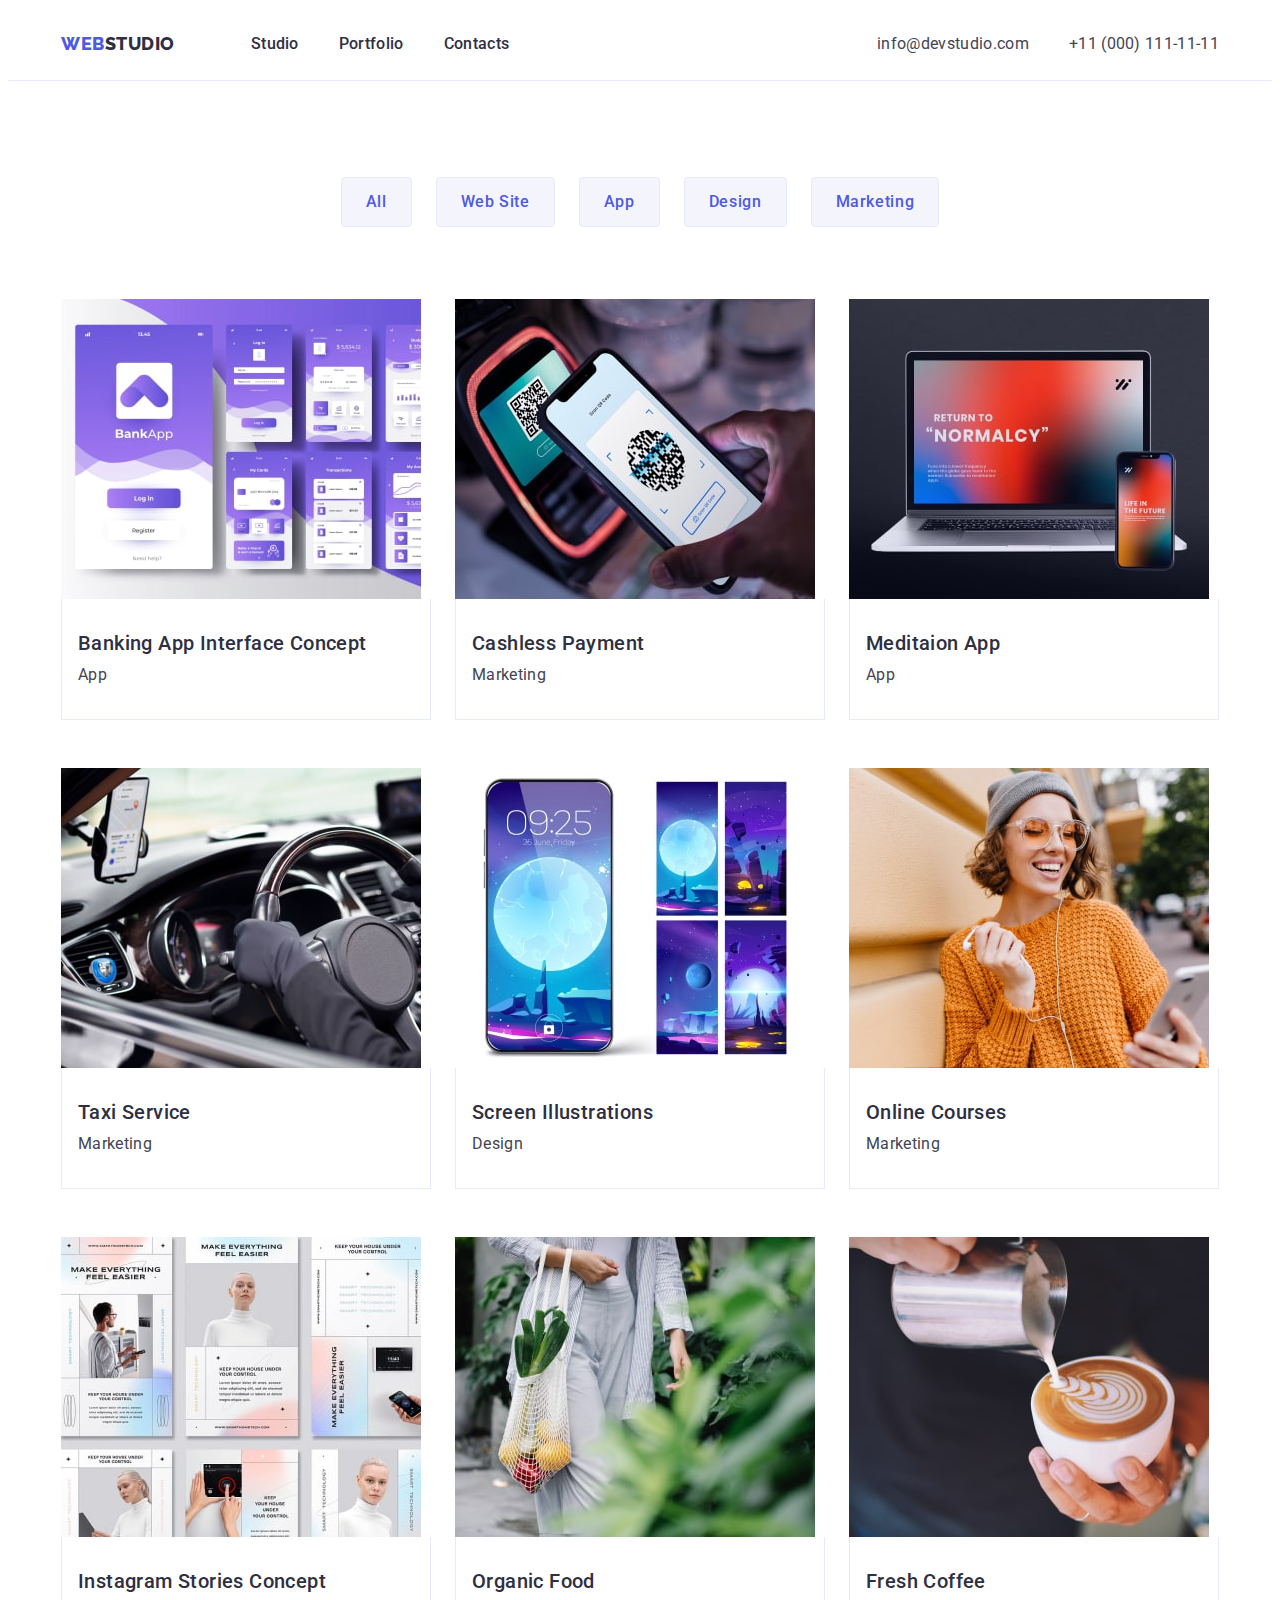
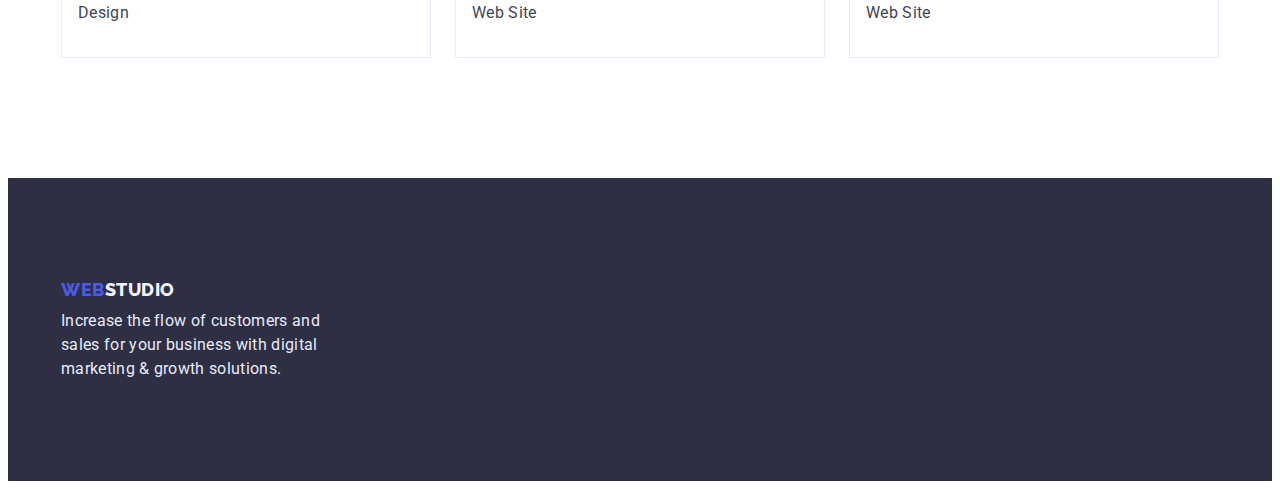
==== portfolio.html @ 85208987 "HW-4.1" ====
<!DOCTYPE html>
<html lang="en">
<head>
    <meta charset="UTF-8">
    <meta http-equiv="X-UA-Compatible" content="IE=edge">
    <meta name="viewport" content="width=device-width, initial-scale=1.0">
    <title>Portfolio</title>
    <link rel="stylesheet" href="https://cdnjs.cloudflare.com/ajax/libs/modern-normalize/1.1.0/modern-normalize.min.css" integrity="sha512-wpPYUAdjBVSE4KJnH1VR1HeZfpl1ub8YT/NKx4PuQ5NmX2tKuGu6U/JRp5y+Y8XG2tV+wKQpNHVUX03MfMFn9Q==" crossorigin="anonymous" referrerpolicy="no-referrer"/>
    <link rel="stylesheet" href="./css/styles.css">
    <link rel="preconnect" href="https://fonts.googleapis.com">
<link rel="preconnect" href="https://fonts.gstatic.com" crossorigin>
<link href="https://fonts.googleapis.com/css2?family=Raleway:wght@800&family=Roboto:wght@400;500;700;900&display=swap" rel="stylesheet">
</head>
<body>
    <!--Header-->
<header class="header">
    <div class="container page-header-container">
    <nav class="header-navigation">
            <a href="./index.html" class="logo logo-color-grey link"><span class="logo logo-color-blue link">Web</span>Studio</a>
        <ul class="header-list list">
            <li class="header-item"><a href="index.html" class="header-link link">Studio</a></li>
            <li class="header-item"><a href="portfolio.html" class="header-link link">Portfolio</a></li>
            <li class="header-item"><a href="#" class="header-link link">Contacts</a></li>
        </ul>
    </nav>
    <address class="header-address">
        <ul class="header-list list">
            <li><a href="mailto:info@devstudio.com" class="header-mail link">info@devstudio.com</a></li>
            <li><a href="tel:+110001111111" class="header-tel link">+11 (000) 111-11-11</a></li>
        </ul>
    </address>
    </div>
</header>
<!--/Header-->
<main>
<!--Portfolio Section-->
<section class="portfolio">
    <div class="container">
    <h1 class="visually-hidden">Advantages</h1>
<ul class="btn-list list">
<li class="btn-item"><button type="button" class="btn-portfolio">All</button></li>
<li class="btn-item"><button type="button" class="btn-portfolio">Web Site</button></li>
<li class="btn-item"><button type="button" class="btn-portfolio">App</button></li>
<li class="btn-item"><button type="button" class="btn-portfolio">Design</button></li>
<li class="btn-item"><button type="button" class="btn-portfolio">Marketing</button></li>
</ul>

   <ul class="portfolio-list list">
    <li class="services-portfolio-item-img">
        <a href="" class="link">
            <div class="portfolio-card-hover">
        <img src="./images/img-potfolio-1.jpg" alt="img-potfolio-1" width="360" height="300">
        <div class="portfolio-card-content-item">
        <h2 class="portfolio-title">Banking App Interface Concept</h2>
        <p class="portfolio-subtitle">App</p>
            </div>
        </div>
        </a>
    </li>

    <li class="services-portfolio-item-img">
        <a href="" class="link">
            <div class="portfolio-card-hover">
        <img src="./images/img-potfolio-2.jpg" alt="img-potfolio-2" width="360" height="300">
        <div class="portfolio-card-content-item">
        <h2 class="portfolio-title">Cashless Payment</h2>
        <p class="portfolio-subtitle">Marketing</p>
            </div>
        </div>
        </a>
    </li>

    <li class="services-portfolio-item-img">
        <a href="" class="link">
            <div class="portfolio-card-hover">
        <img src="./images/img-potfolio-3.jpg" alt="img-potfolio-3" width="360" height="300">
        <div class="portfolio-card-content-item">
        <h2 class="portfolio-title">Meditaion App</h2>
        <p class="portfolio-subtitle">App</p>
            </div>
        </div>
        </a>
    </li>

    <li class="services-portfolio-item-img">
        <a href="" class="link">
            <div class="portfolio-card-hover">
        <img src="./images/img-potfolio-4.jpg" alt="img-potfolio-4" width="360" height="300">
        <div class="portfolio-card-content-item">
        <h2 class="portfolio-title">Taxi Service</h2>
        <p class="portfolio-subtitle">Marketing</p>
            </div>
        </div>
        </a>
    </li>

    <li class="services-portfolio-item-img">
        <a href="" class="link">
            <div class="portfolio-card-hover">
        <img src="./images/img-potfolio-5.jpg" alt="img-potfolio-5" width="360" height="300">
        <div class="portfolio-card-content-item">
        <h2 class="portfolio-title">Screen Illustrations</h2>
        <p class="portfolio-subtitle">Design</p>
            </div>
        </div>
        </a>
    </li>

    <li class="services-portfolio-item-img">
        <a href="" class="link">
            <div class="portfolio-card-hover">
        <img src="./images/img-potfolio-6.jpg" alt="img-potfolio-6" width="360" height="300">
        <div class="portfolio-card-content-item">
        <h2 class="portfolio-title">Online Courses</h2>
        <p class="portfolio-subtitle">Marketing</p>
            </div>
        </div>
        </a>
    </li>

    <li class="services-portfolio-item-img">
        <a href="" class="link">
        <div class="portfolio-card-hover">
        <img src="./images/img-potfolio-7.jpg" alt="img-potfolio-7" width="360" height="300">
            <div class="portfolio-card-content-item">
        <h2 class="portfolio-title">Instagram Stories Concept</h2>   
        <p class="portfolio-subtitle">Design</p>
            </div>
        </div>  
        </a>
    </li>

    <li class="services-portfolio-item-img">
        <a href="" class="link">
            <div class="portfolio-card-hover">
        <img src="./images/img-potfolio-8.jpg" alt="img-potfolio-8" width="360" height="300">
        <div class="portfolio-card-content-item">
        <h2 class="portfolio-title">Organic Food</h2>
        <p class="portfolio-subtitle">Web Site</p>
            </div>
        </div>
        </a>
    </li>

    <li class="services-portfolio-item-img">
        <a href="" class="link">
            <div class="portfolio-card-hover">
        <img src="./images/img-potfolio-9.jpg" alt="img-potfolio-9" width="360" height="300">
        <div class="portfolio-card-content-item">
        <h2 class="portfolio-title">Fresh Coffee</h2>
        <p class="portfolio-subtitle">Web Site</p>
            </div>
        </div>
        </a>
    </li>
   </ul>
</div>
</section>
<!--/Portfolio Section-->
</main>
<!--Footer-->
<footer class="footer">
    <div class="container">
        <div class="footer-block">
    <a href="./index.html" class="logo logo-color-white link"><span class="logo logo-color-blue link">Web</span>Studio</a>
    <p class="footer-item">Increase the flow of customers and sales for your business with digital marketing & growth solutions.</p>
        </div>
    </div>
</footer>
<!--/Footer-->
</body>
</html>
---- css/styles.css ----
:root {
    --main-title-color: #FFFFFF;
    --secondary-title-color: #2E2F42;
    --accent-color: #434455;
    --button-color-portfolio:#4D5AE5;
    --hover-color:#404BBF;
    --footer-item-background:#E7E9FC; 
    --footer-item-color:#F4F4FD;
    --card-set-gap: 24px;
    --card-shadow: 0px 1px 6px rgba(46, 47, 66, 0.08), 0px 1px 1px rgba(46, 47, 66, 0.16), 0px 2px 1px rgba(46, 47, 66, 0.08);
    --btn-shadow: 0px 4px 4px rgba(0, 0, 0, 0.15);
    --portfolio-card: 0px 4px 4px rgba(0, 0, 0, 0.25);
    --padding-hero-btn-portfolio-card: 16px;
    --padding-header-btn-portfolio: 24px;
    --padding-hero-btn-feature-portfolio-card: 32px;
    --margine-about-feature-footer-portfolio-title: 8px;
    --margine-services-feature-title-portfolio-btn-list: 72px;
    --btn-radius: 4px;
    --section-pading: 120px;
}
h1,
h2,
h3,
h4,
h5,
h6,
p {
    margin: 0;
}
ul {
    margin: 0;
    padding-left: 0;
}
img {
    display: block;
}
button {
    cursor: pointer;
}
body {
    font-family: 'Roboto', sans-serif;
    color: var(--accent-color);
}
.container {
    width: 1158px;
    margin: 0 auto;
    padding: 0 15px;
}
.list {
    list-style-type: none;
}
.link {
    text-decoration: none;
}
.visually-hidden {
    position: absolute;
    width: 1px;
    height: 1px;
    margin: -1px;
    border: 0;
    padding: 0;
    
    white-space: nowrap;
    clip-path: inset(100%);
    clip: rect(0 0 0 0);
    overflow: hidden;
}
.section {
    padding: var(--section-pading) 0;
}

/*-----------------Header--------------------*/

.header {
    padding: var(--padding-header-btn-portfolio) 0;
    border-bottom: 1px solid var(--footer-item-background);
}
.page-header-container {
    display: flex;
    align-items: center;
    justify-content: space-between;
}
.header-navigation {
    display: flex;
    gap: 76px;
}
.logo:not(span) {
    font-family: 'Raleway';
    font-weight: 800;
    font-size: 18px;
    line-height: 1.3;
    letter-spacing: 0.03em;
    text-transform: uppercase;
}
.logo-color-grey {
    color: var(--secondary-title-color);
}
.logo-color-blue {
    color: var(--button-color-portfolio);
}
.logo-color-white {
    color: var(--footer-item-color);
}
.header-list {
    display: flex;  
    gap: 40px;
}
.header-link {
    font-weight: 500;
    font-size: 16px; 
    line-height: 1.5;
    letter-spacing: 0.02em;
    color: var(--secondary-title-color);
}
.header-link:hover,:focus {
    color: var(--hover-color);
    background: none;
    box-shadow: none;
}
.header-address {
    font-style: normal;
}
.header-mail {
    font-size: 16px;
    line-height: 1.5;
    letter-spacing: 0.02em;
    color: var(--accent-color);
}
.header-mail:hover,:focus {
    color: var(--hover-color);
    background: none;
    box-shadow: none;
}
.header-tel {
    font-size: 16px;
    line-height: 1.5;
    letter-spacing: 0.02em;
    color: var(--accent-color);
}
.header-tel:hover,:focus {
    color: var(--hover-color);
    background: none;
    box-shadow: none;
}

/*-----------------Hero--------------------*/

.hero {
    background: var(--secondary-title-color);
    text-align: center;
    padding: 188px 0;
}
.hero-title {
    font-size: 56px;
    line-height: 1.07;
    letter-spacing: 0.02em;
    color: var(--main-title-color);
    width: 496px;
    margin: 0 auto 48px;
}
.hero-btn {
    padding: var(--padding-hero-btn-portfolio-card) var(--padding-hero-btn-feature-portfolio-card);
    border-radius: var(--btn-radius);
    border: none;
    box-shadow: var(--btn-shadow);
    font-family: inherit;
    font-weight: 500;
    font-size: 16px;
    line-height: 1.5;
    letter-spacing: 0.04em;
    color: var(--main-title-color);
    background: var(--button-color-portfolio);
}
.hero-btn:hover {
    background: var(--hover-color);
}
.hero-btn:focus {
    background: var(--hover-color);
}

/*-----------------About--------------------*/

.about {
    
}
.about-list {
    display: flex;
    gap: var(--card-set-gap);
}
.about-item {
    
}
.about-item-title {
    font-weight: 500;
    font-size: 20px;
    line-height: 1.2;
    letter-spacing: 0.02em;
    color: var(--secondary-title-color);
    margin-bottom: var(--margine-about-feature-footer-portfolio-title);
}
.about-item-list {
    font-size: 16px;
    line-height: 1.5;
    letter-spacing: 0.02em;
    color: var(--accent-color);
}
/*-----------------Srevices--------------------*/

.services {
    padding-bottom: var(--section-pading);
}
.services-feature-title {
    font-size: 36px;
    line-height: 1.1;
    text-align: center;
    letter-spacing: 0.02em;
    text-transform: capitalize; 
    color: var(--secondary-title-color);
    margin-bottom: var(--margine-services-feature-title-portfolio-btn-list);
}
.services-item {
    display: flex;
    gap: var(--card-set-gap);
    
}
.services-portfolio-item-img {
    flex-basis: calc((100% - 48px) / 3);
}
/*-----------------Feature--------------------*/

.feature {
    background: var(--footer-item-color);
    
}
.feature-list {
    display: flex;
    gap: var(--card-set-gap);
}
.feature-item {
    flex-basis: calc((100% - 72px) / 4);
}
.feature-title-2 {
    font-size: 20px;
    line-height: 1.2;
    text-align: center;
    letter-spacing: 0.02em;
    color: var(--secondary-title-color);
    margin-bottom: var(--margine-about-feature-footer-portfolio-title);    
}
.feture-subtitle {
    font-size: 16px;
    line-height: 1.5;
    text-align: center;
    letter-spacing: 0.02em;
    color: var(--accent-color);    
}
.feature-card-content-item {
    border-radius: 0px 0px var(--btn-radius) var(--btn-radius);
    box-shadow: var(--card-shadow);
    padding: var(--padding-hero-btn-feature-portfolio-card) 0;
    background: var(--main-title-color);
    border: none;
}
/*-----------------Footer--------------------*/

.footer {
    background: var(--secondary-title-color);
    padding: 100px 0;
}
.footer-block {
    width: 264px;
}
.footer-item {
    font-size: 16px;
    line-height: 1.5;
    letter-spacing: 0.02em;
    color: var(--footer-item-background);
    margin-top: var(--margine-about-feature-footer-portfolio-title);
}

/*-----------------Potfolio Section--------------------*/

.portfolio {
    padding: 96px 0 var(--section-pading);
}
.btn-list{
    margin-bottom: var(--margine-services-feature-title-portfolio-btn-list);
    display: flex;
    gap: var(--card-set-gap);
    flex-direction: row;
    justify-content: center;
    align-items: center;
    border-radius: var(--btn-radius);
}
.btn-item {
    
}
.btn-portfolio {
    font-family: inherit;
    font-weight: 500;
    font-size: 16px;
    line-height: 1.5;
    letter-spacing: 0.04em;
    color: var(--button-color-portfolio);
    background: var(--footer-item-color);
    border: 1px solid var(--footer-item-background);
    padding: 12px var(--padding-header-btn-portfolio);
    border-radius: var(--btn-radius);
}
.btn-portfolio:hover,:focus {
    background: var(--hover-color);
    color: var(--footer-item-color);
}
.portfolio-list {
    display: flex;
    flex-wrap: wrap;
    column-gap: var(--card-set-gap);
    row-gap: 48px
}
.portfolio-card-content-item {
    padding: var(--padding-hero-btn-feature-portfolio-card) 0 var(--padding-hero-btn-feature-portfolio-card) var(--padding-hero-btn-portfolio-card);
    background: var(--main-title-color);
    border: 1px solid var(--footer-item-background);
    border-top: none;
}
.portfolio-card-hover:hover,:focus {
    box-shadow: var(--portfolio-card);
}
.portfolio-title {
    font-weight: 500;
    font-size: 20px;
    line-height: 1.2;
    letter-spacing: 0.02em;
    color: var(--secondary-title-color);
    margin-bottom: var(--margine-about-feature-footer-portfolio-title);
}
.portfolio-subtitle {
    font-size: 16px;
    line-height: 1.5;
    letter-spacing: 0.02em;
    color: var(--accent-color); 
}
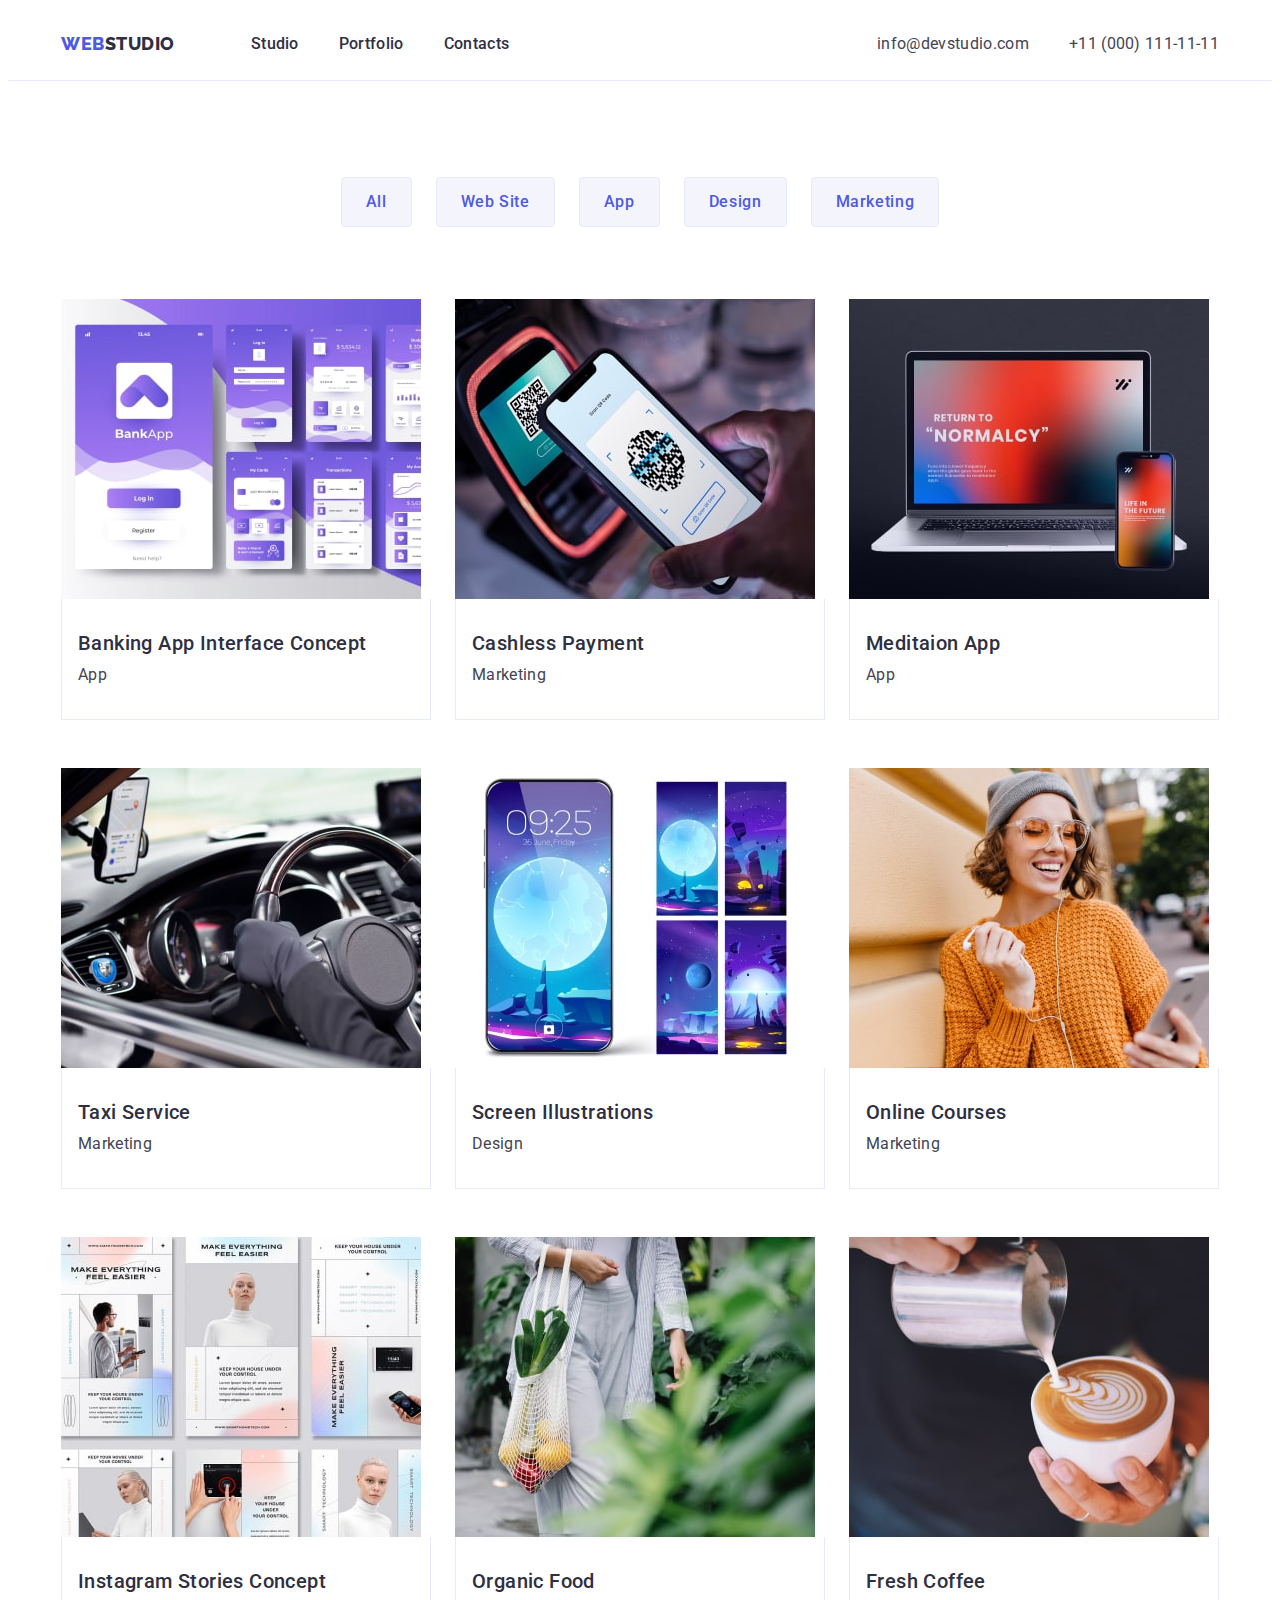
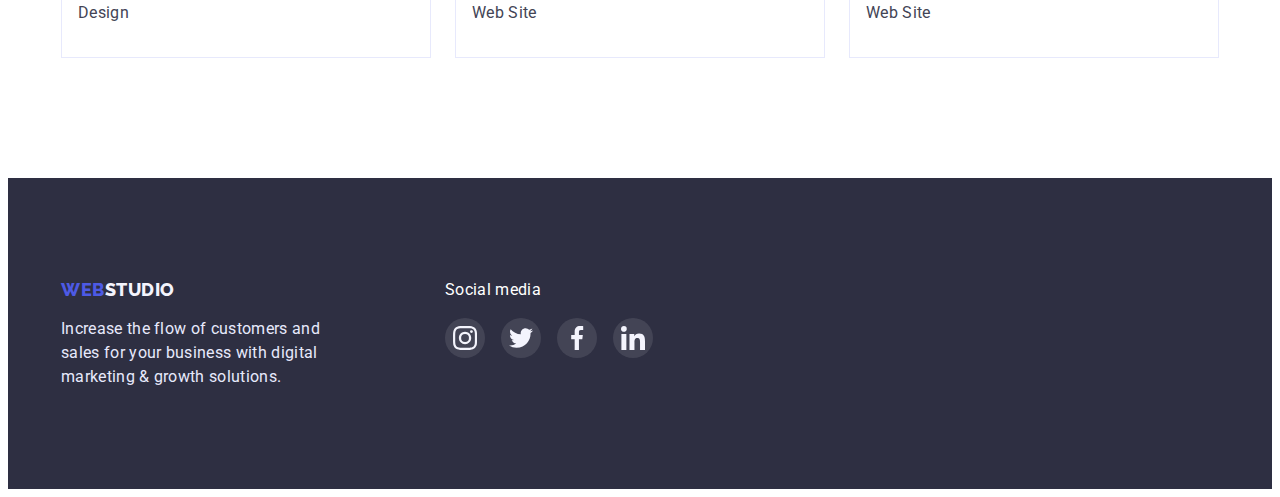
==== commit 67da240f: "HW-4" ====
--- a/portfolio.html
+++ b/portfolio.html
@@ -160,10 +160,43 @@
 </main>
 <!--Footer-->
 <footer class="footer">
-    <div class="container">
+    <div class="container page-footer-container">
         <div class="footer-block">
     <a href="./index.html" class="logo logo-color-white link"><span class="logo logo-color-blue link">Web</span>Studio</a>
     <p class="footer-item">Increase the flow of customers and sales for your business with digital marketing & growth solutions.</p>
+        </div>
+        <div class="footer-icon">
+            <p class="footer-icon-title">Social media</p>
+            <ul class="footer-list list">
+                <li class="footer-list-item">
+                    <a href="" class="footer-list-link">
+                        <svg class="footer-list-icon" width="24" height="24">
+                            <use href="./images/sprite.svg#instagram"></use>
+                        </svg>
+                    </a>
+                </li>
+                <li class="footer-list-item">
+                    <a href="" class="footer-list-link">
+                        <svg class="footer-list-icon" width="24" height="24">
+                            <use href="./images/sprite.svg#twitter"></use>
+                        </svg>
+                    </a>
+                </li>
+                <li class="footer-list-item">
+                    <a href="" class="footer-list-link">
+                        <svg class="footer-list-icon" width="24" height="24">
+                            <use href="./images/sprite.svg#facebook"></use>
+                        </svg>
+                    </a>
+                </li>
+                <li class="footer-list-item">
+                    <a href="" class="footer-list-link">
+                        <svg class="footer-list-icon" width="24" height="24">
+                            <use href="./images/sprite.svg#linkedin"></use>
+                        </svg>
+                    </a>
+                </li>
+            </ul>
         </div>
     </div>
 </footer>
--- a/css/styles.css
+++ b/css/styles.css
@@ -1,4 +1,4 @@
-:root {
+:root { 
     --main-title-color: #FFFFFF;
     --secondary-title-color: #2E2F42;
     --accent-color: #434455;
@@ -6,17 +6,22 @@
     --hover-color:#404BBF;
     --footer-item-background:#E7E9FC; 
     --footer-item-color:#F4F4FD;
-    --card-set-gap: 24px;
+    --client-list: #8E8F99;
+    --footer-list-link: rgba(49, 208, 170, 1);
+    --footer-list: rgba(255, 255, 255, 0.1);
     --card-shadow: 0px 1px 6px rgba(46, 47, 66, 0.08), 0px 1px 1px rgba(46, 47, 66, 0.16), 0px 2px 1px rgba(46, 47, 66, 0.08);
     --btn-shadow: 0px 4px 4px rgba(0, 0, 0, 0.15);
     --portfolio-card: 0px 4px 4px rgba(0, 0, 0, 0.25);
+    --card-set-gap: 24px;
     --padding-hero-btn-portfolio-card: 16px;
+    --margin-footer-item: 16px;
     --padding-header-btn-portfolio: 24px;
     --padding-hero-btn-feature-portfolio-card: 32px;
     --margine-about-feature-footer-portfolio-title: 8px;
     --margine-services-feature-title-portfolio-btn-list: 72px;
     --btn-radius: 4px;
     --section-pading: 120px;
+    --border-radius: 50%;
 }
 h1,
 h2,
@@ -72,6 +77,8 @@
 /*-----------------Header--------------------*/
 
 .header {
+    max-width: 1440px;
+    margin: 0 auto;
     padding: var(--padding-header-btn-portfolio) 0;
     border-bottom: 1px solid var(--footer-item-background);
 }
@@ -146,9 +153,14 @@
 /*-----------------Hero--------------------*/
 
 .hero {
-    background: var(--secondary-title-color);
+    max-width: 1440px;
+    margin: 0 auto;
+    padding: 188px 0;
     text-align: center;
-    padding: 188px 0;
+    background-size: cover;
+    background-color: var(--secondary-title-color);
+    background-image: linear-gradient(rgba(46, 47, 66, 0.7), rgba(46, 47, 66, 0.7)),
+    url(../images/people-office.jpg); 
 }
 .hero-title {
     font-size: 56px;
@@ -181,7 +193,7 @@
 /*-----------------About--------------------*/
 
 .about {
-    
+
 }
 .about-list {
     display: flex;
@@ -189,6 +201,27 @@
 }
 .about-item {
     
+}
+.about-item::before {
+    content: '';
+    display: block;
+    width: 264px;
+    height: 112px;
+    background-repeat: no-repeat;
+    background-position: center center;
+    background-color: var(--footer-item-color);
+}
+.about-item:nth-child(1)::before {
+    background-image: url('../images/antenna.svg');
+}
+.about-item:nth-child(2)::before {
+    background-image: url('../images/vector.svg');
+}
+.about-item:nth-child(3)::before {
+    background-image: url('../images/diagram.svg');
+}
+.about-item:nth-child(4)::before {
+    background-image: url('../images/astronaut.svg');
 }
 .about-item-title {
     font-weight: 500;
@@ -196,7 +229,7 @@
     line-height: 1.2;
     letter-spacing: 0.02em;
     color: var(--secondary-title-color);
-    margin-bottom: var(--margine-about-feature-footer-portfolio-title);
+    margin: var(--margine-about-feature-footer-portfolio-title) 0;
 }
 .about-item-list {
     font-size: 16px;
@@ -229,6 +262,8 @@
 /*-----------------Feature--------------------*/
 
 .feature {
+    max-width: 1440px;
+    margin: 0 auto;
     background: var(--footer-item-color);
     
 }
@@ -252,7 +287,8 @@
     line-height: 1.5;
     text-align: center;
     letter-spacing: 0.02em;
-    color: var(--accent-color);    
+    color: var(--accent-color);
+    margin-bottom: var(--margine-about-feature-footer-portfolio-title);  
 }
 .feature-card-content-item {
     border-radius: 0px 0px var(--btn-radius) var(--btn-radius);
@@ -261,12 +297,81 @@
     background: var(--main-title-color);
     border: none;
 }
+.social-list {
+    display: flex;
+    padding: 0 var(--padding-hero-btn-portfolio-card);
+    gap: var(--card-set-gap);
+}
+.social-list-item {
+
+}
+.social-list-link {
+    display: flex;
+    justify-content: center;
+    align-items: center;
+    width: 40px;
+    height: 40px;
+    border-radius: var(--border-radius);
+    background-color: var(--button-color-portfolio)
+}
+.social-list-link:hover,:focus {
+    background-color: var(--hover-color);
+}
+.social-list-icon {
+    fill: var(--footer-item-color);
+}
+
+/*-----------------Section Customers-------------------*/
+
+.customers {
+    padding: 130px 0 var(--section-pading) 0;
+}
+.customers-title {
+    font-weight: 700;
+    font-size: 36px;
+    line-height: 40px;
+    text-align: center;
+    letter-spacing: 0.02em;
+    color: var(--secondary-title-color);
+    margin-bottom: var(--margine-services-feature-title-portfolio-btn-list);
+}
+.client-list {
+    display: flex;
+    flex-wrap: wrap;
+    gap: var(--card-set-gap);
+}
+.client-list-item {
+   list-style: none;
+}
+.client-list-link {
+    display: flex;
+    justify-content: center;
+    align-items: center;
+    border: 1px solid var(--client-list);
+    border-radius: var(--btn-radius);
+    width: 168px;
+    height: 88px;
+    color: var(--client-list);
+}   
+.client-list-link:hover,:focus {
+    border-color: var(--hover-color);
+    color: var(--hover-color);
+}
+.client-list-icon {
+    fill: currentColor;
+}
 /*-----------------Footer--------------------*/
 
 .footer {
+    max-width: 1440px;
+    margin: 0 auto;
     background: var(--secondary-title-color);
     padding: 100px 0;
 }
+.page-footer-container {
+    display: flex;
+    gap: 120px;
+}
 .footer-block {
     width: 264px;
 }
@@ -275,9 +380,39 @@
     line-height: 1.5;
     letter-spacing: 0.02em;
     color: var(--footer-item-background);
-    margin-top: var(--margine-about-feature-footer-portfolio-title);
-}
-
+    margin-top: var(--margin-footer-item);
+}
+.footer-icon {
+}
+.footer-icon-title {
+    font-size: 16px;
+    line-height: 24px;
+    letter-spacing: 0.02em;
+    color: var(--main-title-color);
+    margin-bottom: var(--margin-footer-item);
+}
+.footer-list {
+    display: flex;
+    gap: 16px;
+}
+.footer-list-item {
+
+}
+.footer-list-link {
+    display: flex;
+    justify-content: center;
+    align-items: center;
+    border-radius: var(--border-radius);
+    background: var(--footer-list);
+    width: 40px;
+    height: 40px;
+    fill: var(--footer-item-color);
+}
+.footer-list-link:hover,:focus {
+    background-color: var(--footer-list-link);
+}
+.footer-list-icon {
+}
 /*-----------------Potfolio Section--------------------*/
 
 .portfolio {
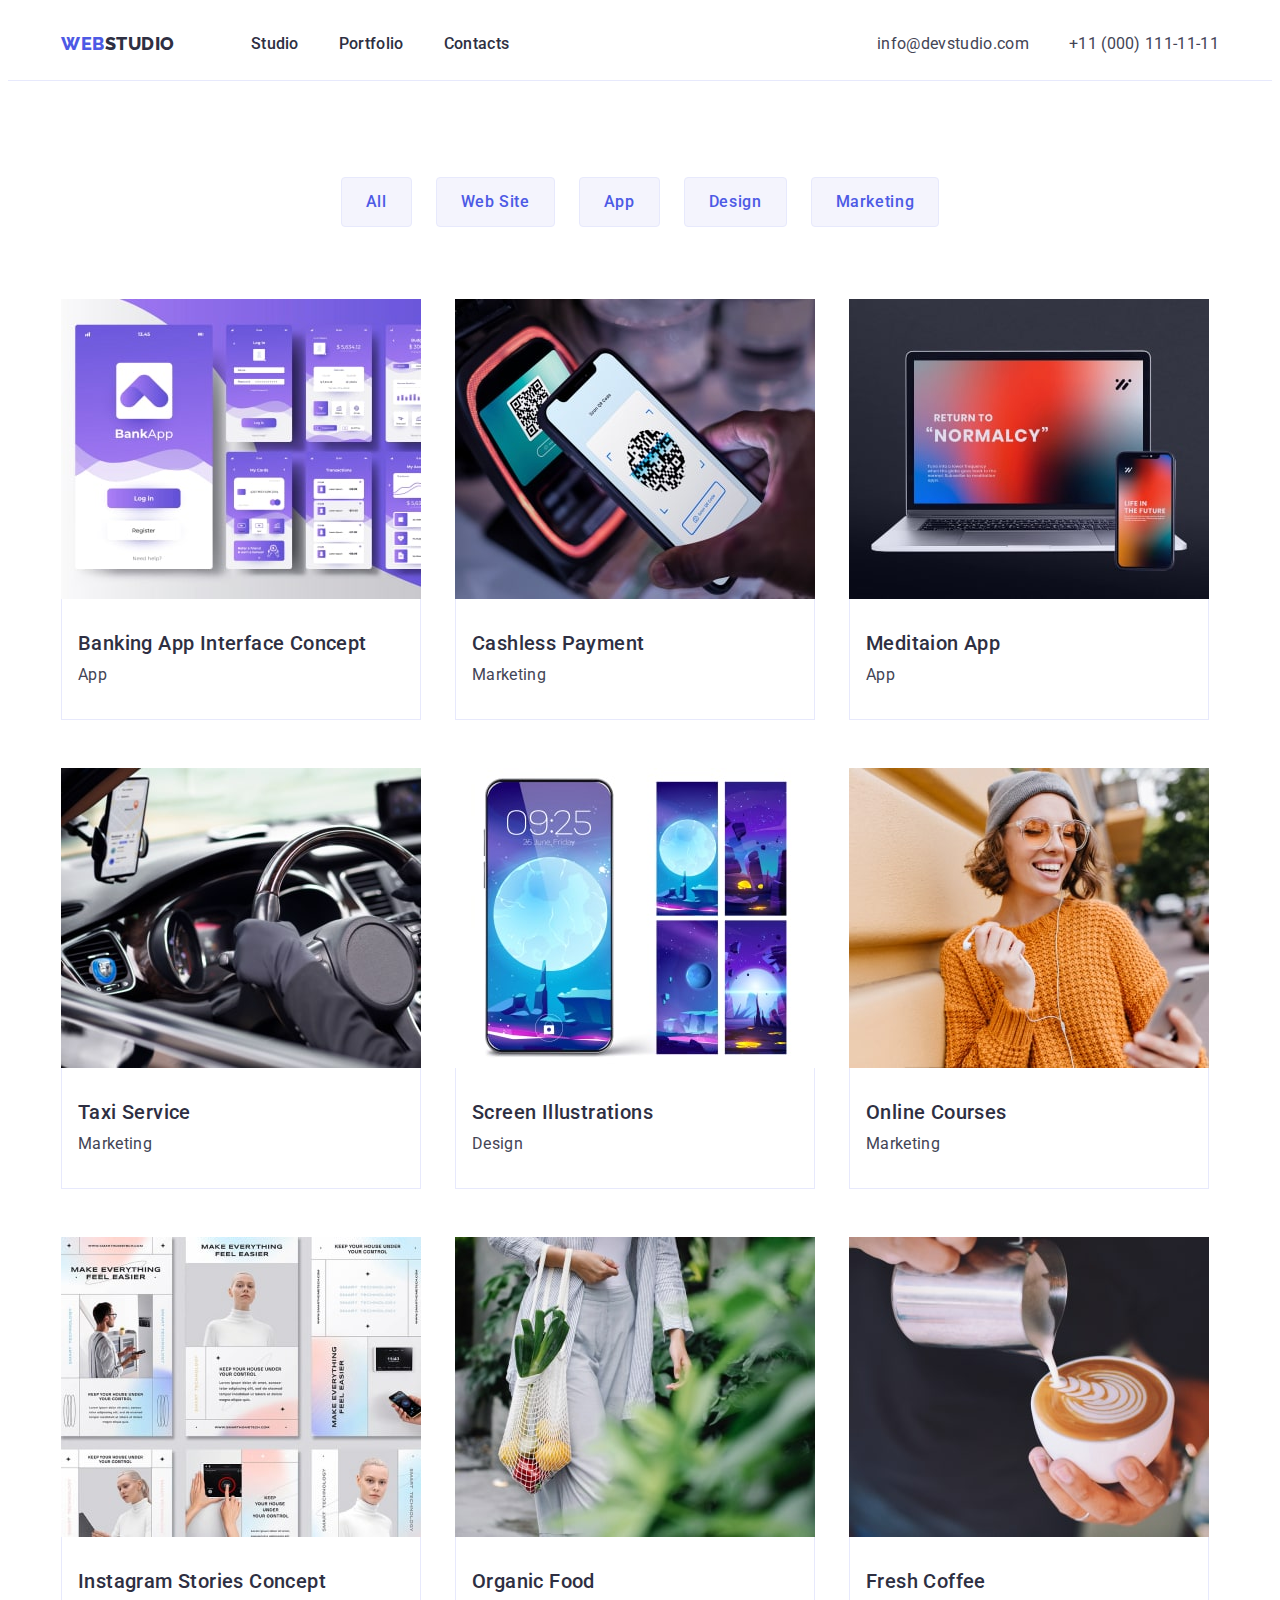
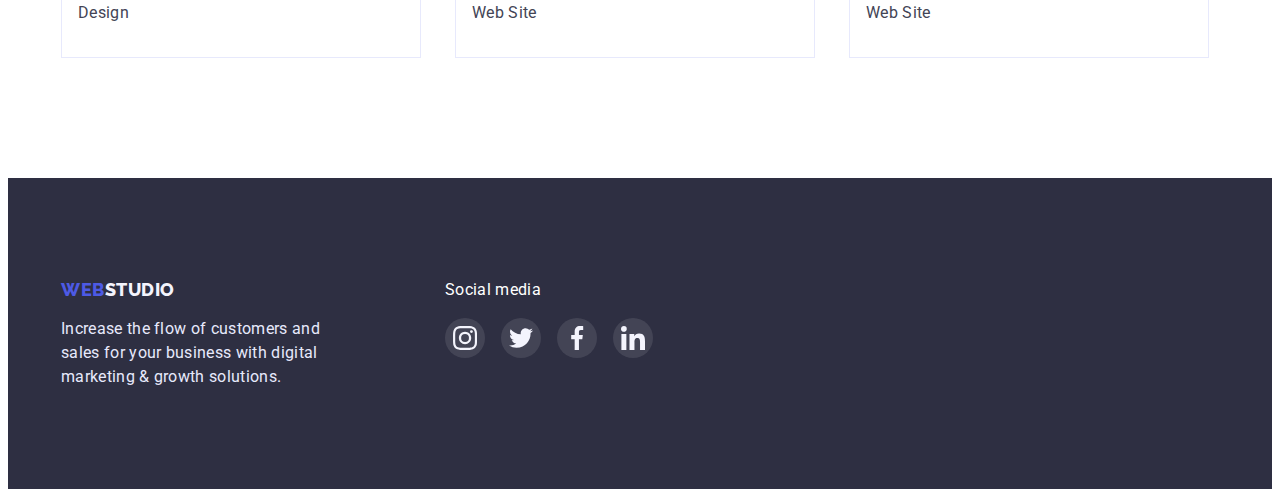
==== commit 52b1ed94: "HW-4" ====
--- a/portfolio.html
+++ b/portfolio.html
@@ -47,110 +47,93 @@
 
    <ul class="portfolio-list list">
     <li class="services-portfolio-item-img">
-        <a href="" class="link">
-            <div class="portfolio-card-hover">
+        <a href="" class="link portfolio-card">
         <img src="./images/img-potfolio-1.jpg" alt="img-potfolio-1" width="360" height="300">
-        <div class="portfolio-card-content-item">
+            <div class="portfolio-card-content-item">
         <h2 class="portfolio-title">Banking App Interface Concept</h2>
         <p class="portfolio-subtitle">App</p>
             </div>
-        </div>
         </a>
     </li>
 
     <li class="services-portfolio-item-img">
-        <a href="" class="link">
-            <div class="portfolio-card-hover">
+        <a href="" class="link portfolio-card">
         <img src="./images/img-potfolio-2.jpg" alt="img-potfolio-2" width="360" height="300">
-        <div class="portfolio-card-content-item">
+            <div class="portfolio-card-content-item">
         <h2 class="portfolio-title">Cashless Payment</h2>
         <p class="portfolio-subtitle">Marketing</p>
             </div>
-        </div>
         </a>
     </li>
 
     <li class="services-portfolio-item-img">
-        <a href="" class="link">
-            <div class="portfolio-card-hover">
+        <a href="" class="link portfolio-card">
         <img src="./images/img-potfolio-3.jpg" alt="img-potfolio-3" width="360" height="300">
-        <div class="portfolio-card-content-item">
+            <div class="portfolio-card-content-item">
         <h2 class="portfolio-title">Meditaion App</h2>
         <p class="portfolio-subtitle">App</p>
             </div>
-        </div>
         </a>
     </li>
 
     <li class="services-portfolio-item-img">
-        <a href="" class="link">
-            <div class="portfolio-card-hover">
+        <a href="" class="link portfolio-card">
         <img src="./images/img-potfolio-4.jpg" alt="img-potfolio-4" width="360" height="300">
-        <div class="portfolio-card-content-item">
+            <div class="portfolio-card-content-item">
         <h2 class="portfolio-title">Taxi Service</h2>
         <p class="portfolio-subtitle">Marketing</p>
             </div>
-        </div>
         </a>
     </li>
 
     <li class="services-portfolio-item-img">
-        <a href="" class="link">
-            <div class="portfolio-card-hover">
+        <a href="" class="link portfolio-card">
         <img src="./images/img-potfolio-5.jpg" alt="img-potfolio-5" width="360" height="300">
-        <div class="portfolio-card-content-item">
+            <div class="portfolio-card-content-item">
         <h2 class="portfolio-title">Screen Illustrations</h2>
         <p class="portfolio-subtitle">Design</p>
             </div>
-        </div>
         </a>
     </li>
 
     <li class="services-portfolio-item-img">
-        <a href="" class="link">
-            <div class="portfolio-card-hover">
+        <a href="" class="link portfolio-card">
+
         <img src="./images/img-potfolio-6.jpg" alt="img-potfolio-6" width="360" height="300">
-        <div class="portfolio-card-content-item">
+            <div class="portfolio-card-content-item">
         <h2 class="portfolio-title">Online Courses</h2>
         <p class="portfolio-subtitle">Marketing</p>
             </div>
-        </div>
         </a>
     </li>
 
     <li class="services-portfolio-item-img">
-        <a href="" class="link">
-        <div class="portfolio-card-hover">
+        <a href="" class="link portfolio-card">
         <img src="./images/img-potfolio-7.jpg" alt="img-potfolio-7" width="360" height="300">
             <div class="portfolio-card-content-item">
         <h2 class="portfolio-title">Instagram Stories Concept</h2>   
         <p class="portfolio-subtitle">Design</p>
             </div>
-        </div>  
         </a>
     </li>
 
     <li class="services-portfolio-item-img">
-        <a href="" class="link">
-            <div class="portfolio-card-hover">
+        <a href="" class="link portfolio-card">
         <img src="./images/img-potfolio-8.jpg" alt="img-potfolio-8" width="360" height="300">
-        <div class="portfolio-card-content-item">
+            <div class="portfolio-card-content-item">
         <h2 class="portfolio-title">Organic Food</h2>
         <p class="portfolio-subtitle">Web Site</p>
             </div>
-        </div>
         </a>
     </li>
 
     <li class="services-portfolio-item-img">
-        <a href="" class="link">
-            <div class="portfolio-card-hover">
+        <a href="" class="link portfolio-card">
         <img src="./images/img-potfolio-9.jpg" alt="img-potfolio-9" width="360" height="300">
-        <div class="portfolio-card-content-item">
+            <div class="portfolio-card-content-item">
         <h2 class="portfolio-title">Fresh Coffee</h2>
         <p class="portfolio-subtitle">Web Site</p>
             </div>
-        </div>
         </a>
     </li>
    </ul>
--- a/css/styles.css
+++ b/css/styles.css
@@ -161,6 +161,8 @@
     background-color: var(--secondary-title-color);
     background-image: linear-gradient(rgba(46, 47, 66, 0.7), rgba(46, 47, 66, 0.7)),
     url(../images/people-office.jpg); 
+    background-position: center center;
+    background-repeat: no-repeat;
 }
 .hero-title {
     font-size: 56px;
@@ -210,6 +212,7 @@
     background-repeat: no-repeat;
     background-position: center center;
     background-color: var(--footer-item-color);
+    border-radius: var(--btn-radius);
 }
 .about-item:nth-child(1)::before {
     background-image: url('../images/antenna.svg');
@@ -452,15 +455,19 @@
     column-gap: var(--card-set-gap);
     row-gap: 48px
 }
+
+.portfolio-card {
+    display: inline-block;
+}   
+.portfolio-card:hover,:focus {
+    box-shadow: var(--portfolio-card);
+}
 .portfolio-card-content-item {
     padding: var(--padding-hero-btn-feature-portfolio-card) 0 var(--padding-hero-btn-feature-portfolio-card) var(--padding-hero-btn-portfolio-card);
     background: var(--main-title-color);
     border: 1px solid var(--footer-item-background);
     border-top: none;
 }
-.portfolio-card-hover:hover,:focus {
-    box-shadow: var(--portfolio-card);
-}
 .portfolio-title {
     font-weight: 500;
     font-size: 20px;
